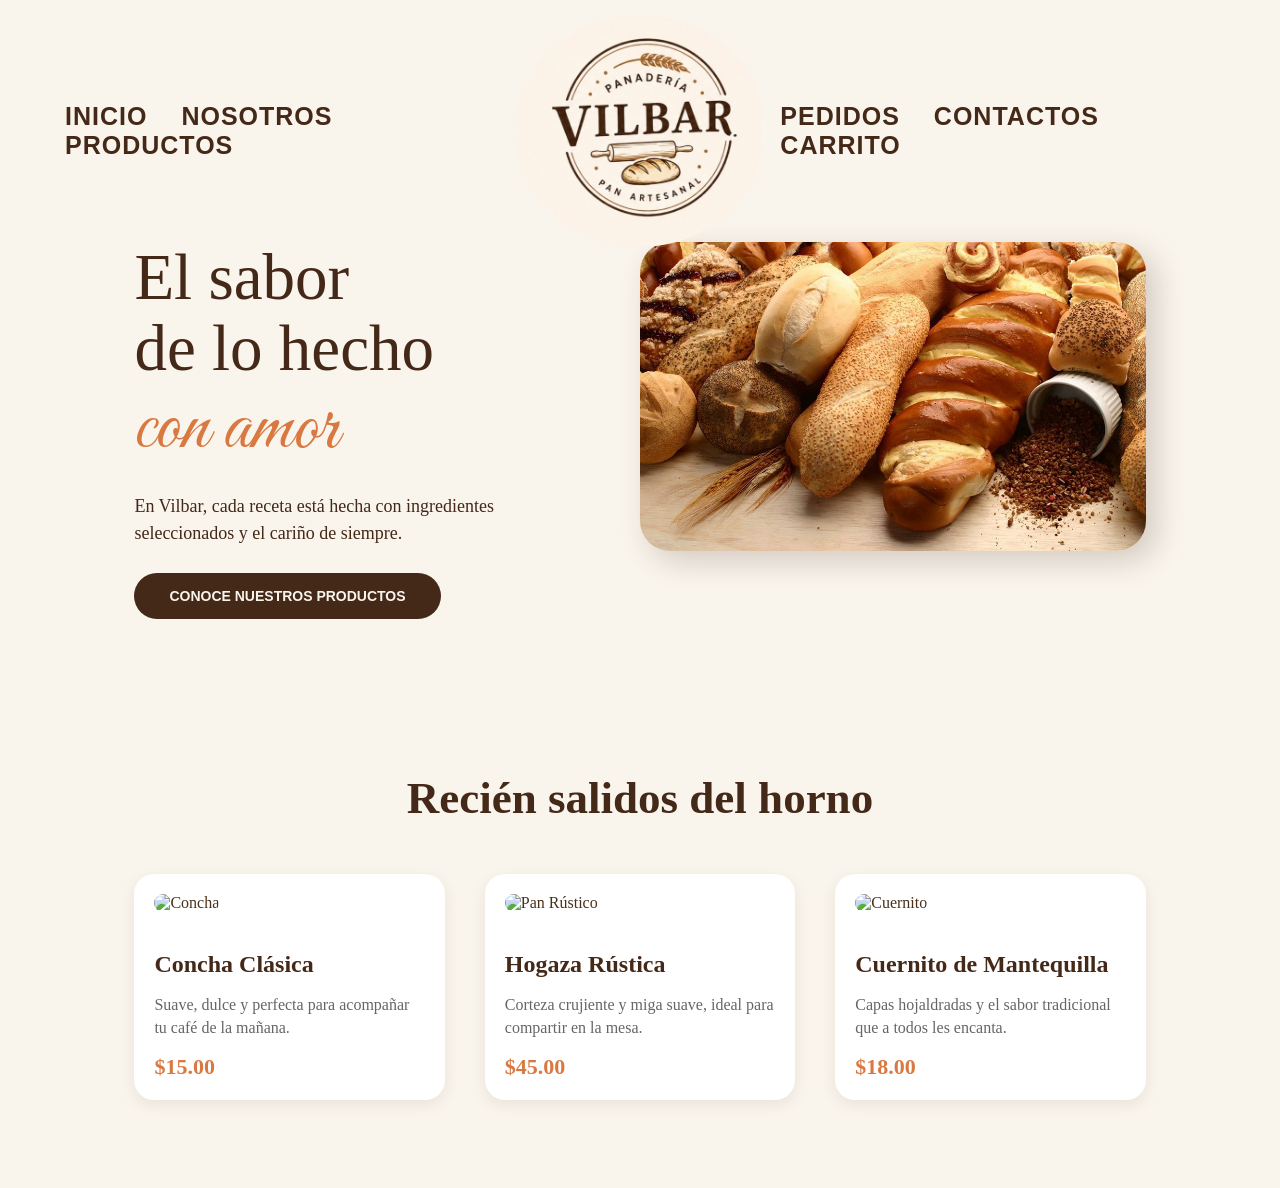
==== index.html @ 7c987569 "se agrega primer vistazo de la pagina" ====
<!DOCTYPE html>
<html lang="en">
<head>
    <meta charset="UTF-8">
    <meta name="viewport" content="width=device-width, initial-scale=1.0">
    <title>PANADERIA</title>
    <link rel="stylesheet" href="styles.css">
    <link rel="preconnect" href="https://fonts.googleapis.com">
<link rel="preconnect" href="https://fonts.gstatic.com" crossorigin>
<link href="https://fonts.googleapis.com/css2?family=Great+Vibes&display=swap" rel="stylesheet">
</head>
<body>
<header class="navbar">
  <nav>
    <a href="#inicio">Inicio</a>
    <a href="nosotros.html">Nosotros </a>
    <a href="#productos">Productos</a>
  </nav>
  <img class="logo" src="imagenes/WhatsApp Image 2026-05-18 at 6.14.37 PM.jpeg" alt="aqui avia ponido una imagen">
  <nav>
    <a href="#pedidos">pedidos</a>
    <a href="#contacto">Contactos</a>
    <a href="carrito">carrito</a>
  </nav>
</header>
    <section id="inicio" class="hero">
  
  <div class="hero-texto">
    <h1>El sabor <br> de lo hecho <br> <span class="resaltado">con amor</span></h1>
    <p>En Vilbar, cada receta está hecha con ingredientes seleccionados y el cariño de siempre.</p>
    <a href="#productos" class="btn-principal">CONOCE NUESTROS PRODUCTOS</a>
  </div>

  <div class="hero-imagen">
    <img src="imagenes/panaderia-portada.jpg" alt="Pan artesanal recién horneado">
  </div>

</section>
<section id="productos" class="seccion-productos">
  <h2 class="titulo-seccion">Recién salidos del horno</h2>
  
  <div class="grid-productos">
    
    <div class="tarjeta-pan">
      <img src="https://images.unsplash.com/photo-1550617931-e17a7b70dce2?w=500&q=80" alt="Concha">
      <h3>Concha Clásica</h3>
      <p>Suave, dulce y perfecta para acompañar tu café de la mañana.</p>
      <span class="precio">$15.00</span>
    </div>

    <div class="tarjeta-pan">
      <img src="https://images.unsplash.com/photo-1608198093002-ad4e005484ec?w=500&q=80" alt="Pan Rústico">
      <h3>Hogaza Rústica</h3>
      <p>Corteza crujiente y miga suave, ideal para compartir en la mesa.</p>
      <span class="precio">$45.00</span>
    </div>

    <div class="tarjeta-pan">
      <img src="https://images.unsplash.com/photo-1599708153386-62bf0f03099a?w=500&q=80" alt="Cuernito">
      <h3>Cuernito de Mantequilla</h3>
      <p>Capas hojaldradas y el sabor tradicional que a todos les encanta.</p>
      <span class="precio">$18.00</span>
    </div>

  </div>
</section>
</body>
</html>
---- styles.css ----
body {
background-color: #F9F4EC; /* El color cremita de fondo */
  color: #4A3018; /* El color café tostado para las letras */
}

.navbar {
  display: flex;
  justify-content: space-evenly; /* Reparte el espacio por igual entre el menú izquierdo, el logo y el menú derecho */
  align-items: center; /* ¡MAGIA! Esto centra todos los elementos verticalmente para que ninguno quede chueco */
  padding: 15px 50px; /* Redujimos el 50px de arriba/abajo a 15px para que la barra no quite tanta pantalla */
  position: fixed; 
  top: 0;          
  left: 0;         
  width: 100%;     
  z-index: 1000;   
  box-sizing: border-box; /* Evita que el padding haga que la barra se salga de la pantalla */
}

/* Estilos para los enlaces del menú */
.navbar a {
  text-decoration: none; /* Magia: esto quita el feo subrayado azul */
  color: #442818; /* Usamos el café oscuro de tu logo */
  font-family: Arial, sans-serif; /* Cambiamos a un tipo de letra más limpio y moderno */
  font-weight: bold; /* Hacemos la letra un poco más gordita */
  text-transform: uppercase; /* Pasa todo a MAYÚSCULAS automáticamente */
  margin: 0 15px; /* Le da 15 pixeles de espacio a la izquierda y derecha a cada palabra */
  letter-spacing: 1px; /* Separa un poquito cada letra para que se vea más elegante */
  font-size: 25px;
}

/* Efecto al pasar el mouse por encima (Hover) */
.navbar a:hover {
  color: #D97941; /* Cambia al color "dorado horneado" cuando el cliente pasa el cursor */
}

/* Estilos para el logo de la panadería */
.navbar .logo {
  width: 250px; /* Un tamaño mucho más elegante y proporcionado */
  border-radius: 50%; /* Como tu imagen es cuadrada con fondo crema, esto hace que se recorte en un círculo perfecto */
}
/* --- SECCIÓN HERO --- */
.hero {
  display: flex; /* Nos permite poner elementos lado a lado */
  justify-content: space-between; /* Separa el texto de la imagen */
  align-items: center; /* Centra verticalmente */
  padding: 180px 10% 50px 10%; /* IMPORTANTE: 180px de espacio arriba para que tu menú fijo no tape el texto */
  max-width: 1200px;
  margin: 0 auto; /* Centra toda la sección en la pantalla */
}

/* Estilos para la caja del texto (mitad izquierda) */
.hero-texto {
  width: 45%; 
}

/* El título grande */
.hero-texto h1 {
  font-size: 65px;
  color: #442818;
  font-family: "Times New Roman", Times, serif; /* Una letra elegante clásica */
  font-weight: normal;
  margin-bottom: 20px;
  line-height: 1.1; /* Ajusta el espacio entre las líneas del título */
}

/* La frase en cursiva y dorada */
.hero-texto .resaltado {
  color: #D97941;
  font-family: 'Great Vibes', cursive; /* Aquí llamamos a la letra hermosa */
  font-size: 80px; /* La hacemos un poquito más grande porque esa letra es fina */
  font-weight: normal;
}

/* El parrafito debajo del título */
.hero-texto p {
  font-size: 18px;
  color: #442818;
  margin-bottom: 40px;
  line-height: 1.5;
}

/* --- EL BOTÓN --- */
.btn-principal {
  background-color: #442818; /* Fondo café oscuro */
  color: #F9F4EC; /* Letra cremita */
  text-decoration: none;
  padding: 15px 35px;
  border-radius: 30px; /* Bordes bien redonditos */
  font-family: Arial, sans-serif;
  font-weight: bold;
  font-size: 14px;
}

/* Efecto al pasar el mouse por el botón */
.btn-principal:hover {
  background-color: #D97941; /* Se pone dorado */
}

/* --- Estilos para la caja de la imagen (mitad derecha) --- */
.hero-imagen {
  width: 50%;
  display: flex;
  justify-content: flex-end; /* Empuja la imagen hacia la derecha */
}

.hero-imagen img {
  width: 100%;
  max-width: 550px;
  border-radius: 30px; /* Redondea las esquinas de la foto */
  box-shadow: 10px 10px 30px rgba(68, 40, 24, 0.2); /* Le da una sombrita elegante */
}

/* --- SECCIÓN PRODUCTOS --- */
.seccion-productos {
  padding: 80px 10%; /* Espacio para que respire */
  text-align: center; /* Centramos el título principal */
}

.titulo-seccion {
  font-family: "Times New Roman", Times, serif;
  font-size: 45px;
  color: #442818;
  margin-bottom: 50px;
}

/* Aquí aplicamos la magia de GRID */
.grid-productos {
  display: grid;
  grid-template-columns: repeat(3, 1fr); /* Crea exactamente 3 columnas del mismo tamaño */
  gap: 40px; /* El espacio de separación entre cada tarjeta */
}

/* Estilos individuales de cada Tarjeta */
.tarjeta-pan {
  background-color: white; /* Fondo blanco para que resalte sobre el crema de la página */
  border-radius: 20px; /* Bordes redondeados */
  padding: 20px;
  box-shadow: 0 5px 15px rgba(68, 40, 24, 0.08); /* Sombra muy suavecita */
  transition: transform 0.3s ease; /* Prepara la tarjeta para una animación */
  text-align: left; /* Volvemos a alinear el texto de la tarjeta a la izquierda */
}

/* Efecto: que la tarjeta "flote" cuando pasas el mouse */
.tarjeta-pan:hover {
  transform: translateY(-10px); /* Sube la tarjeta 10 pixeles */
  box-shadow: 0 15px 25px rgba(68, 40, 24, 0.15); /* Hace la sombra más grande */
}

/* La foto dentro de la tarjeta */
.tarjeta-pan img {
  width: 100%; /* Que la foto ocupe todo el ancho de su tarjeta */
  height: 250px; /* Todas las fotos tendrán la misma altura */
  object-fit: cover; /* Evita que la foto se deforme o se aplaste */
  border-radius: 15px;
  margin-bottom: 15px;
}

/* Textos dentro de la tarjeta */
.tarjeta-pan h3 {
  color: #442818;
  font-size: 24px;
  margin-bottom: 10px;
}

.tarjeta-pan p {
  color: #666;
  font-size: 16px;
  margin-bottom: 15px;
  line-height: 1.4;
}

.tarjeta-pan .precio {
  display: block;
  font-size: 22px;
  color: #D97941; /* El dorado horneado */
  font-weight: bold;
}

/* --- SECCIÓN NOSOTROS --- */
.seccion-nosotros {
  padding: 80px 10%;
  background-color: #FFFFFF; /* Le ponemos fondo blanco para que resalte y se separe del fondo crema del resto de la página */
   padding: 250px 10% 50px 10%;
}

.nosotros-contenido {
  display: flex; /* Ponemos la foto y el texto lado a lado */
  align-items: center; /* Los centramos verticalmente */
  justify-content: space-between;
  max-width: 1100px; /* Para que no se estire demasiado en pantallas gigantes */
  margin: 0 auto; /* Centra toda la caja en la pantalla */
  gap: 50px; /* Le da 50px de respiración entre la foto y el texto */
}

/* La caja de la imagen */
.nosotros-imagen {
  width: 45%;
}

.nosotros-imagen img {
  width: 100%;
  border-radius: 20px; /* Bordes redondos */
  /* TRUCO VISUAL: Una sombra sólida dorada movida hacia abajo y a la izquierda */
  box-shadow: -15px 15px 0px #D97941; 
}

/* La caja del texto */
.nosotros-texto {
  width: 50%;
}

.nosotros-texto h2 {
  font-family: "Times New Roman", Times, serif;
  font-size: 45px;
  color: #442818;
  margin-bottom: 25px;
}

.nosotros-texto p {
  font-size: 18px;
  color: #442818;
  line-height: 1.7; /* Da más espacio entre los renglones para que se lea súper fácil */
  margin-bottom: 20px;
}
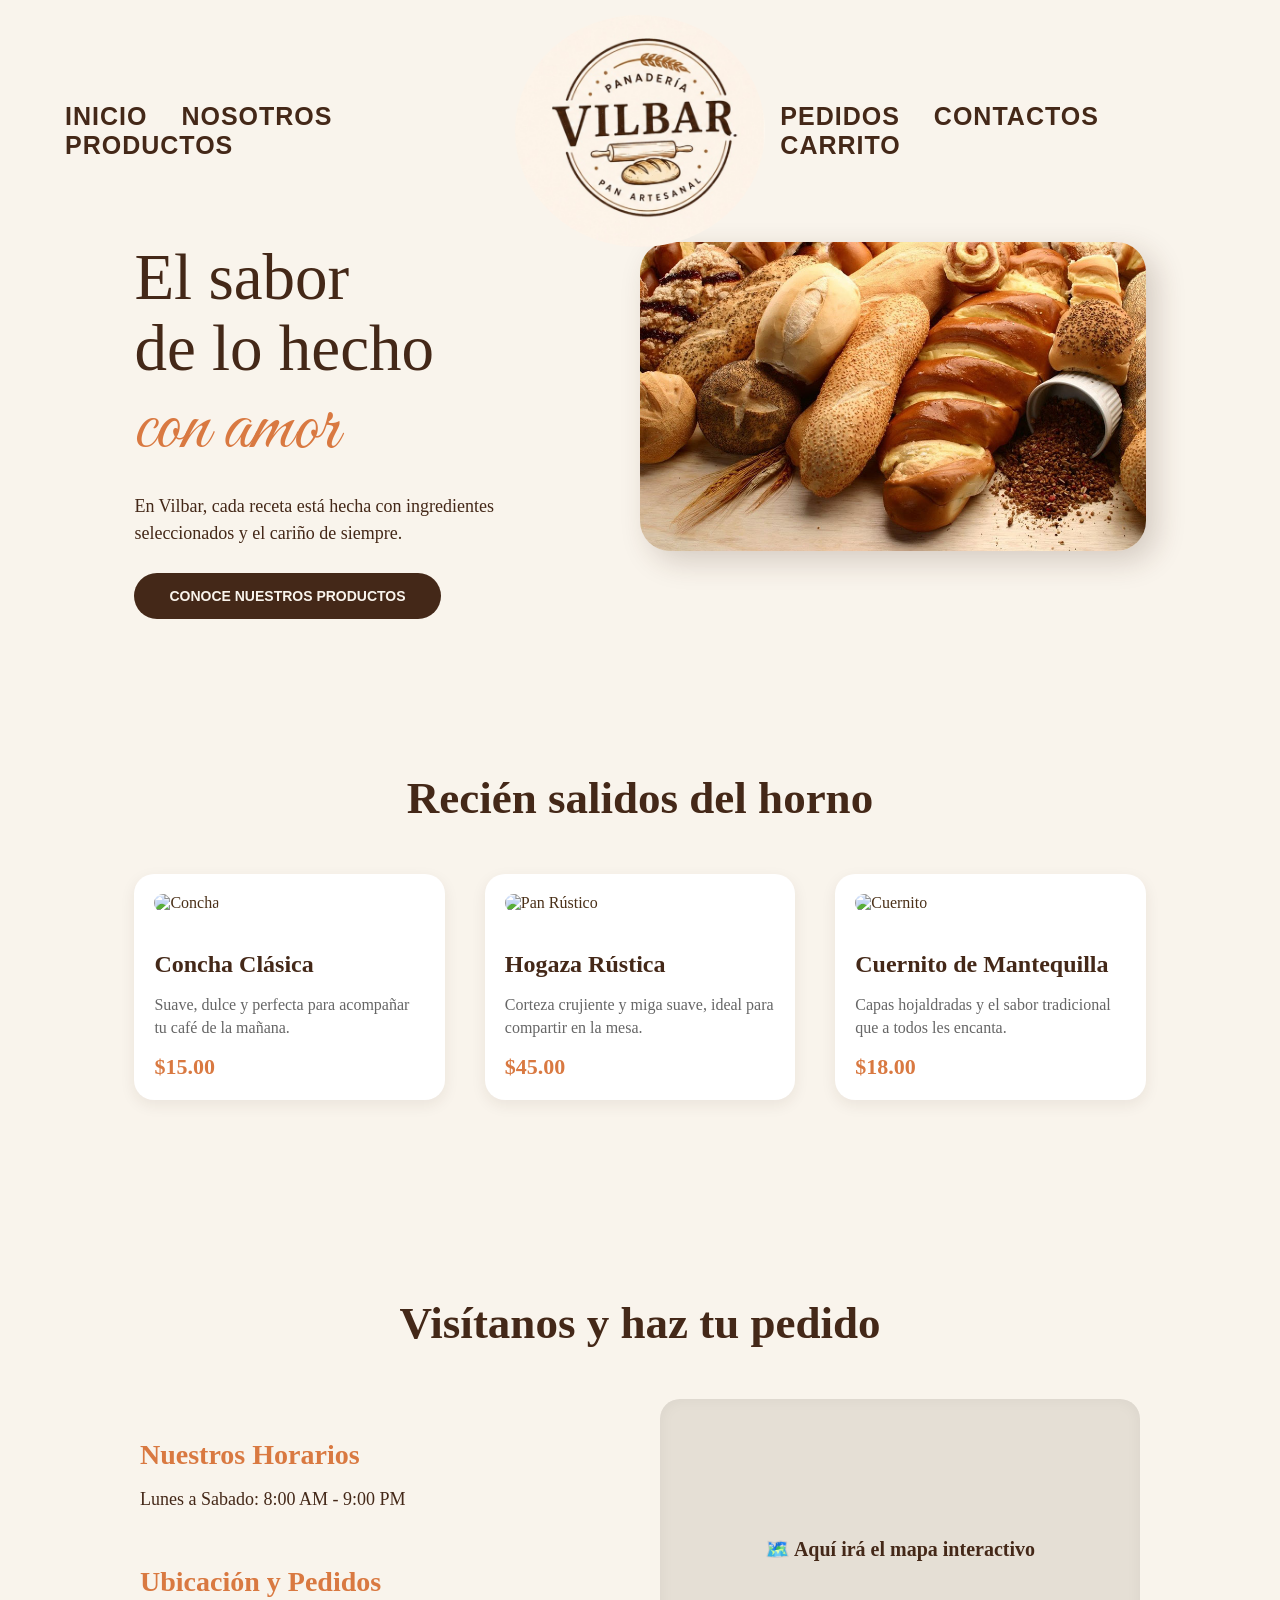
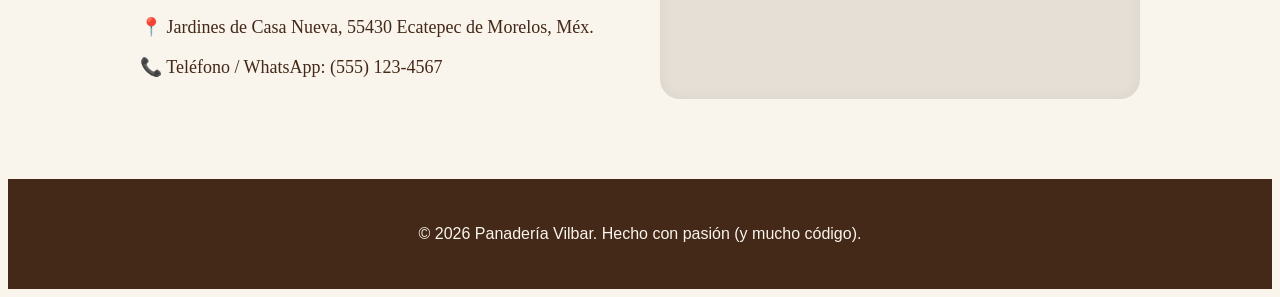
==== commit 68c256a6: "se agrega pie de pagina y contactos" ====
--- a/index.html
+++ b/index.html
@@ -64,5 +64,30 @@
 
   </div>
 </section>
+
+<section id="contacto" class="seccion-contacto">
+  <h2 class="titulo-seccion">Visítanos y haz tu pedido</h2>
+  
+  <div class="contacto-contenedor">
+    
+    <div class="info-contacto">
+      <h3>Nuestros Horarios</h3>
+      <p>Lunes a Sabado: 8:00 AM - 9:00 PM</p>
+      <br>
+      <h3>Ubicación y Pedidos</h3>
+      <p>📍 Jardines de Casa Nueva, 55430 Ecatepec de Morelos, Méx.</p>
+      <p>📞 Teléfono / WhatsApp: (555) 123-4567</p>
+    </div>
+
+    <div class="mapa-placeholder">
+      <p>🗺️ Aquí irá el mapa interactivo</p>
+    </div>
+
+  </div>
+</section>
+
+<footer>
+  <p>&copy; 2026 Panadería Vilbar. Hecho con pasión (y mucho código).</p>
+</footer>
 </body>
 </html>
--- a/styles.css
+++ b/styles.css
@@ -221,4 +221,63 @@
   color: #442818;
   line-height: 1.7; /* Da más espacio entre los renglones para que se lea súper fácil */
   margin-bottom: 20px;
+}
+
+/* --- SECCIÓN CONTACTO --- */
+.seccion-contacto {
+  padding: 80px 10%;
+  background-color: #F9F4EC; /* Regresamos al crema original para contrastar */
+  text-align: center;
+}
+
+.contacto-contenedor {
+  display: flex;
+  justify-content: space-between;
+  align-items: center;
+  max-width: 1000px;
+  margin: 0 auto;
+  gap: 40px;
+}
+
+.info-contacto {
+  width: 50%;
+  text-align: left; /* Alineamos el texto de los horarios a la izquierda */
+}
+
+.info-contacto h3 {
+  color: #D97941; /* Dorado horneado para los subtítulos */
+  font-family: "Times New Roman", Times, serif;
+  font-size: 28px;
+  margin-bottom: 15px;
+}
+
+.info-contacto p {
+  color: #442818;
+  font-size: 18px;
+  margin-bottom: 10px;
+}
+
+/* La caja simulada para el mapa */
+.mapa-placeholder {
+  width: 50%;
+  height: 300px;
+  background-color: #e5dfd5; /* Un gris-crema oscurito */
+  border-radius: 20px;
+  display: flex;
+  justify-content: center;
+  align-items: center; /* Estas 3 líneas de Flexbox centran el texto del mapa perfectamente en medio */
+  color: #442818;
+  font-size: 20px;
+  font-weight: bold;
+  box-shadow: inset 0 0 15px rgba(0,0,0,0.05); /* Sombra hacia adentro para que parezca un hueco */
+}
+
+/* --- PIE DE PÁGINA (FOOTER) --- */
+footer {
+  background-color: #442818; /* Invertimos los colores: fondo café oscuro */
+  color: #F9F4EC; /* Letra cremita */
+  text-align: center;
+  padding: 30px 0;
+  font-size: 16px;
+  font-family: Arial, sans-serif;
 }
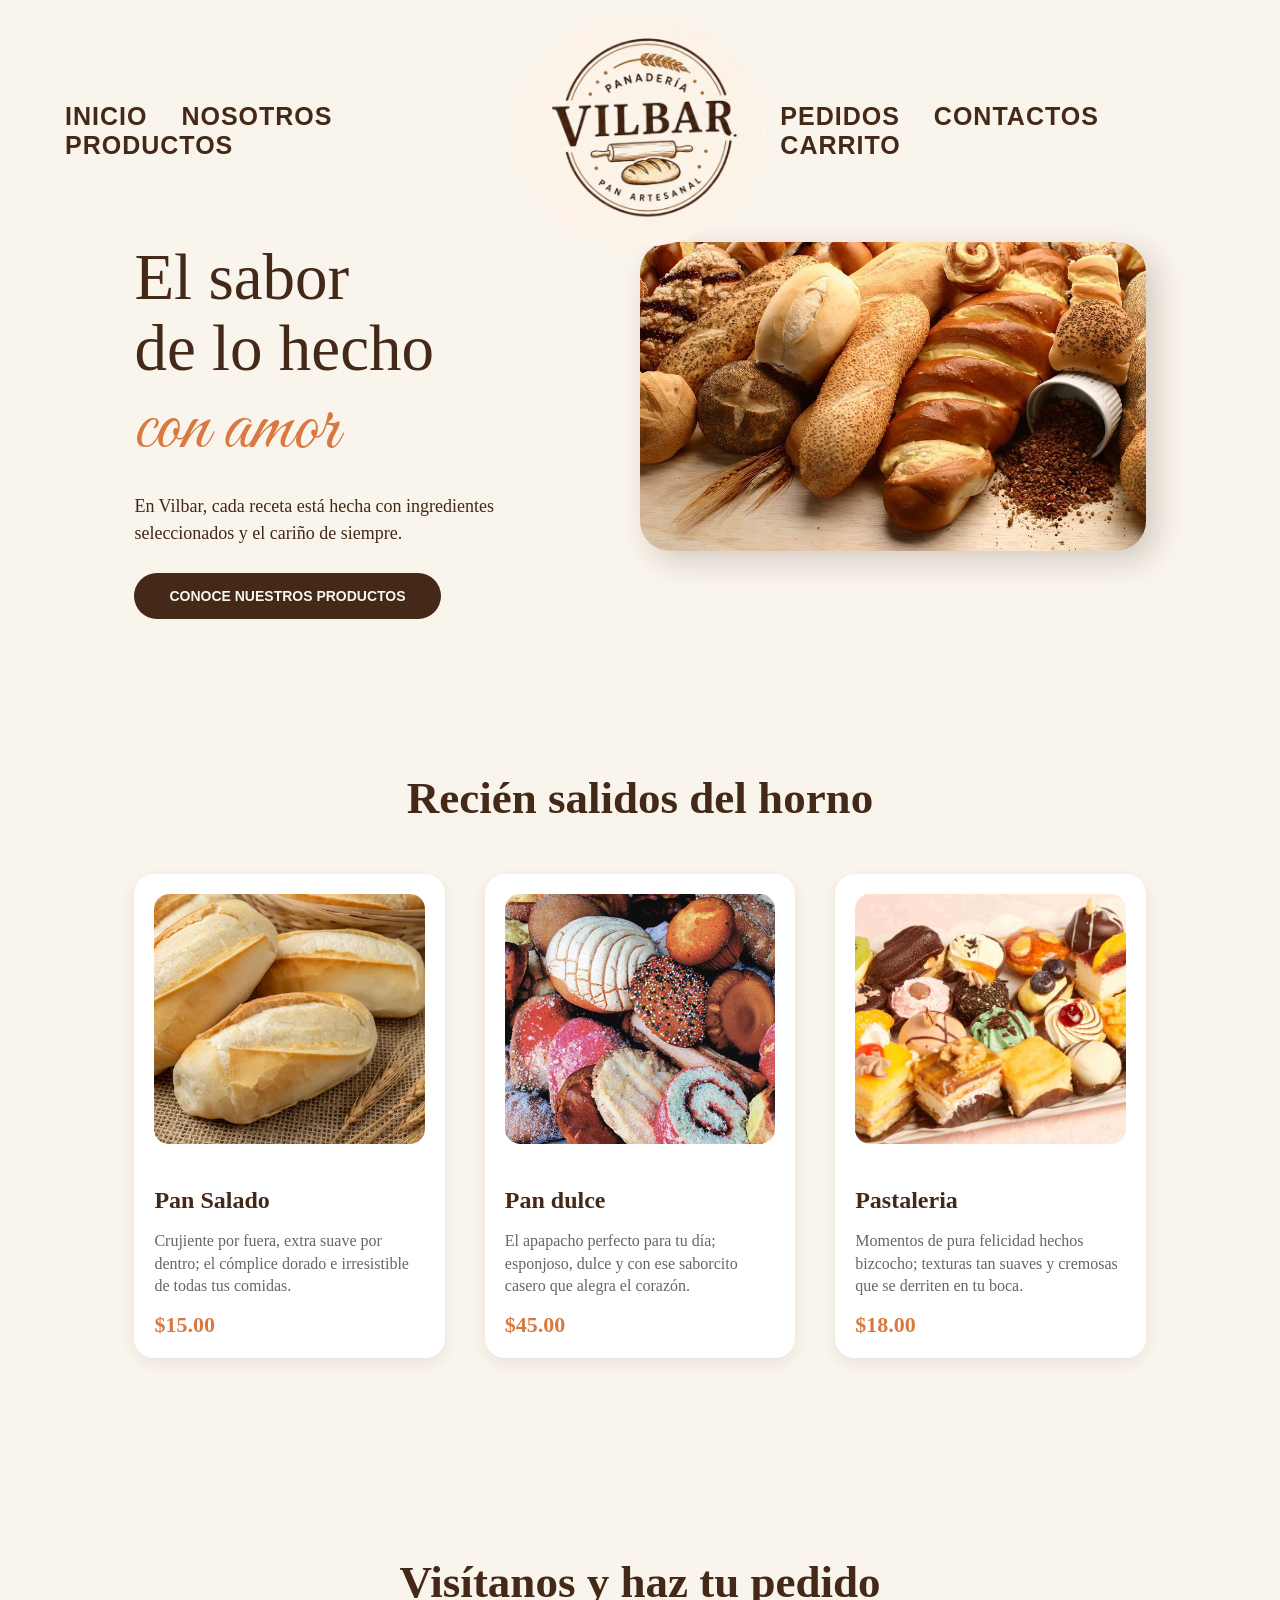
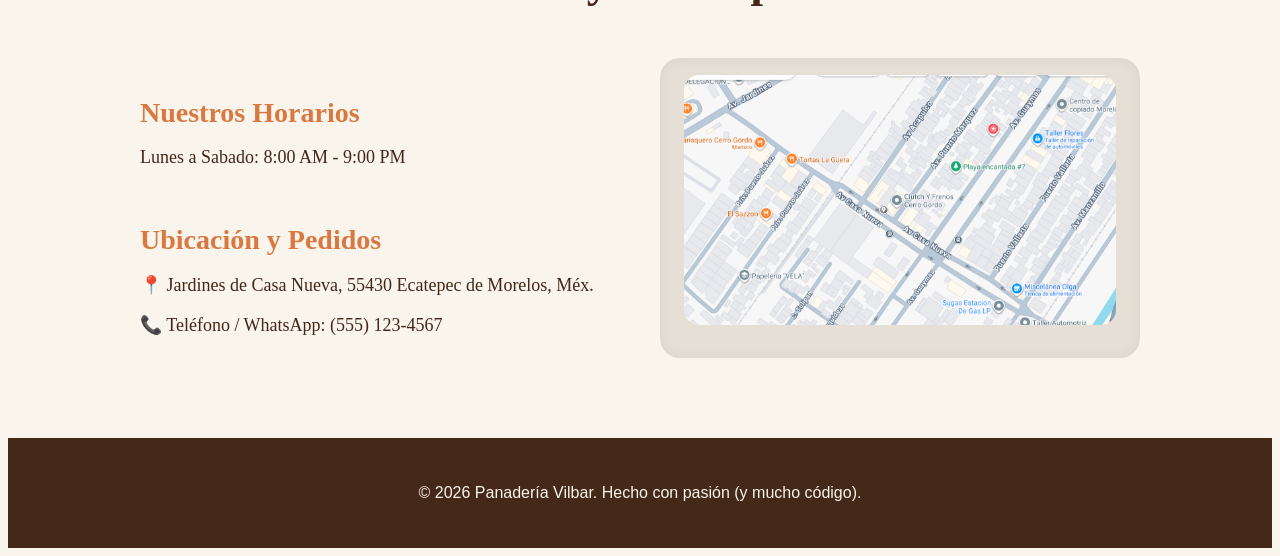
==== commit 9f3edfe2: "se aregla responsibidad y otras cosas" ====
--- a/index.html
+++ b/index.html
@@ -42,23 +42,23 @@
   <div class="grid-productos">
     
     <div class="tarjeta-pan">
-      <img src="https://images.unsplash.com/photo-1550617931-e17a7b70dce2?w=500&q=80" alt="Concha">
-      <h3>Concha Clásica</h3>
-      <p>Suave, dulce y perfecta para acompañar tu café de la mañana.</p>
+      <img src="imagenes/pan-frances-pan-salado-o-pistolet-sobre-mesa-madera_92534-4066.avif" alt="Concha">
+      <h3>Pan Salado</h3>
+      <p>Crujiente por fuera, extra suave por dentro; el cómplice dorado e irresistible de todas tus comidas.</p>
       <span class="precio">$15.00</span>
     </div>
 
     <div class="tarjeta-pan">
-      <img src="https://images.unsplash.com/photo-1608198093002-ad4e005484ec?w=500&q=80" alt="Pan Rústico">
-      <h3>Hogaza Rústica</h3>
-      <p>Corteza crujiente y miga suave, ideal para compartir en la mesa.</p>
+      <img src="imagenes/la_dulce_historia_del_pan_mexicano.png" alt="Pan Rústico">
+      <h3>Pan dulce</h3>
+      <p> El apapacho perfecto para tu día; esponjoso, dulce y con ese saborcito casero que alegra el corazón.</p>
       <span class="precio">$45.00</span>
     </div>
 
     <div class="tarjeta-pan">
-      <img src="https://images.unsplash.com/photo-1599708153386-62bf0f03099a?w=500&q=80" alt="Cuernito">
-      <h3>Cuernito de Mantequilla</h3>
-      <p>Capas hojaldradas y el sabor tradicional que a todos les encanta.</p>
+      <img src="imagenes/la-pasteleria-22.jpg" alt="Cuernito">
+      <h3>Pastaleria</h3>
+      <p> Momentos de pura felicidad hechos bizcocho; texturas tan suaves y cremosas que se derriten en tu boca.</p>
       <span class="precio">$18.00</span>
     </div>
 
@@ -80,7 +80,7 @@
     </div>
 
     <div class="mapa-placeholder">
-      <p>🗺️ Aquí irá el mapa interactivo</p>
+      <img id="mapiya" src="imagenes/Captura de pantalla 2026-05-20 193312.png" alt="🗺️ Aquí irá el mapa interactivo">
     </div>
 
   </div>
--- a/styles.css
+++ b/styles.css
@@ -280,4 +280,75 @@
   padding: 30px 0;
   font-size: 16px;
   font-family: Arial, sans-serif;
+}
+
+.mapa-placeholder img {
+  width: 90%; /* Que la foto ocupe todo el ancho de su tarjeta */
+  height: 250px; /* Todas las fotos tendrán la misma altura */
+  object-fit: cover; /* Evita que la foto se deforme o se aplaste */
+  border-radius: 15px;
+  margin-bottom: 15px;
+}
+
+/* =========================================
+   DISEÑO RESPONSIVO (Móviles y Tablets)
+   ========================================= */
+@media (max-width: 850px) {
+  
+  /* --- 1. Arreglando el Navbar --- */
+  .navbar {
+    flex-direction: column; /* Apila los elementos de arriba hacia abajo en lugar de izquierda a derecha */
+    padding: 15px;
+    position: static; /* Quitamos el fixed en celular para que el menú no tape media pantalla */
+  }
+
+  .navbar .logo {
+    width: 150px; /* Hacemos el logo más pequeño */
+    margin: 15px 0;
+  }
+
+  /* Centramos los enlaces para que no se amontonen */
+  .navbar nav {
+    display: flex;
+    flex-wrap: wrap;
+    justify-content: center;
+    gap: 15px;
+  }
+
+  .navbar a {
+    font-size: 14px; /* Letra un poco más chica */
+    margin: 0; 
+  }
+
+  /* --- 2. Arreglando el Hero y el Botón --- */
+  .hero {
+    flex-direction: column; /* Ponemos el texto arriba y la foto abajo */
+    padding: 40px 5% 50px 5%; /* Reducimos el espacio gigante de arriba */
+    text-align: center; /* Centramos todo el texto */
+  }
+
+  .hero-texto {
+    width: 100%; /* Le damos todo el ancho de la pantalla para que el botón no se corte */
+    margin-bottom: 40px; /* Separamos el texto de la foto */
+  }
+
+  /* Hacemos los textos un poco más pequeños para celular */
+  .hero-texto h1 {
+    font-size: 45px;
+  }
+  
+  .hero-texto .resaltado {
+    font-size: 55px;
+  }
+
+  /* Aseguramos que el botón se comporte bien y no se deforme */
+  .btn-principal {
+    display: inline-block; 
+    white-space: nowrap; /* Evita que el texto del botón se parta en dos renglones */
+  }
+
+  .hero-imagen {
+    width: 100%; /* La foto ahora ocupa todo el ancho disponible */
+    justify-content: center;
+  }
 }
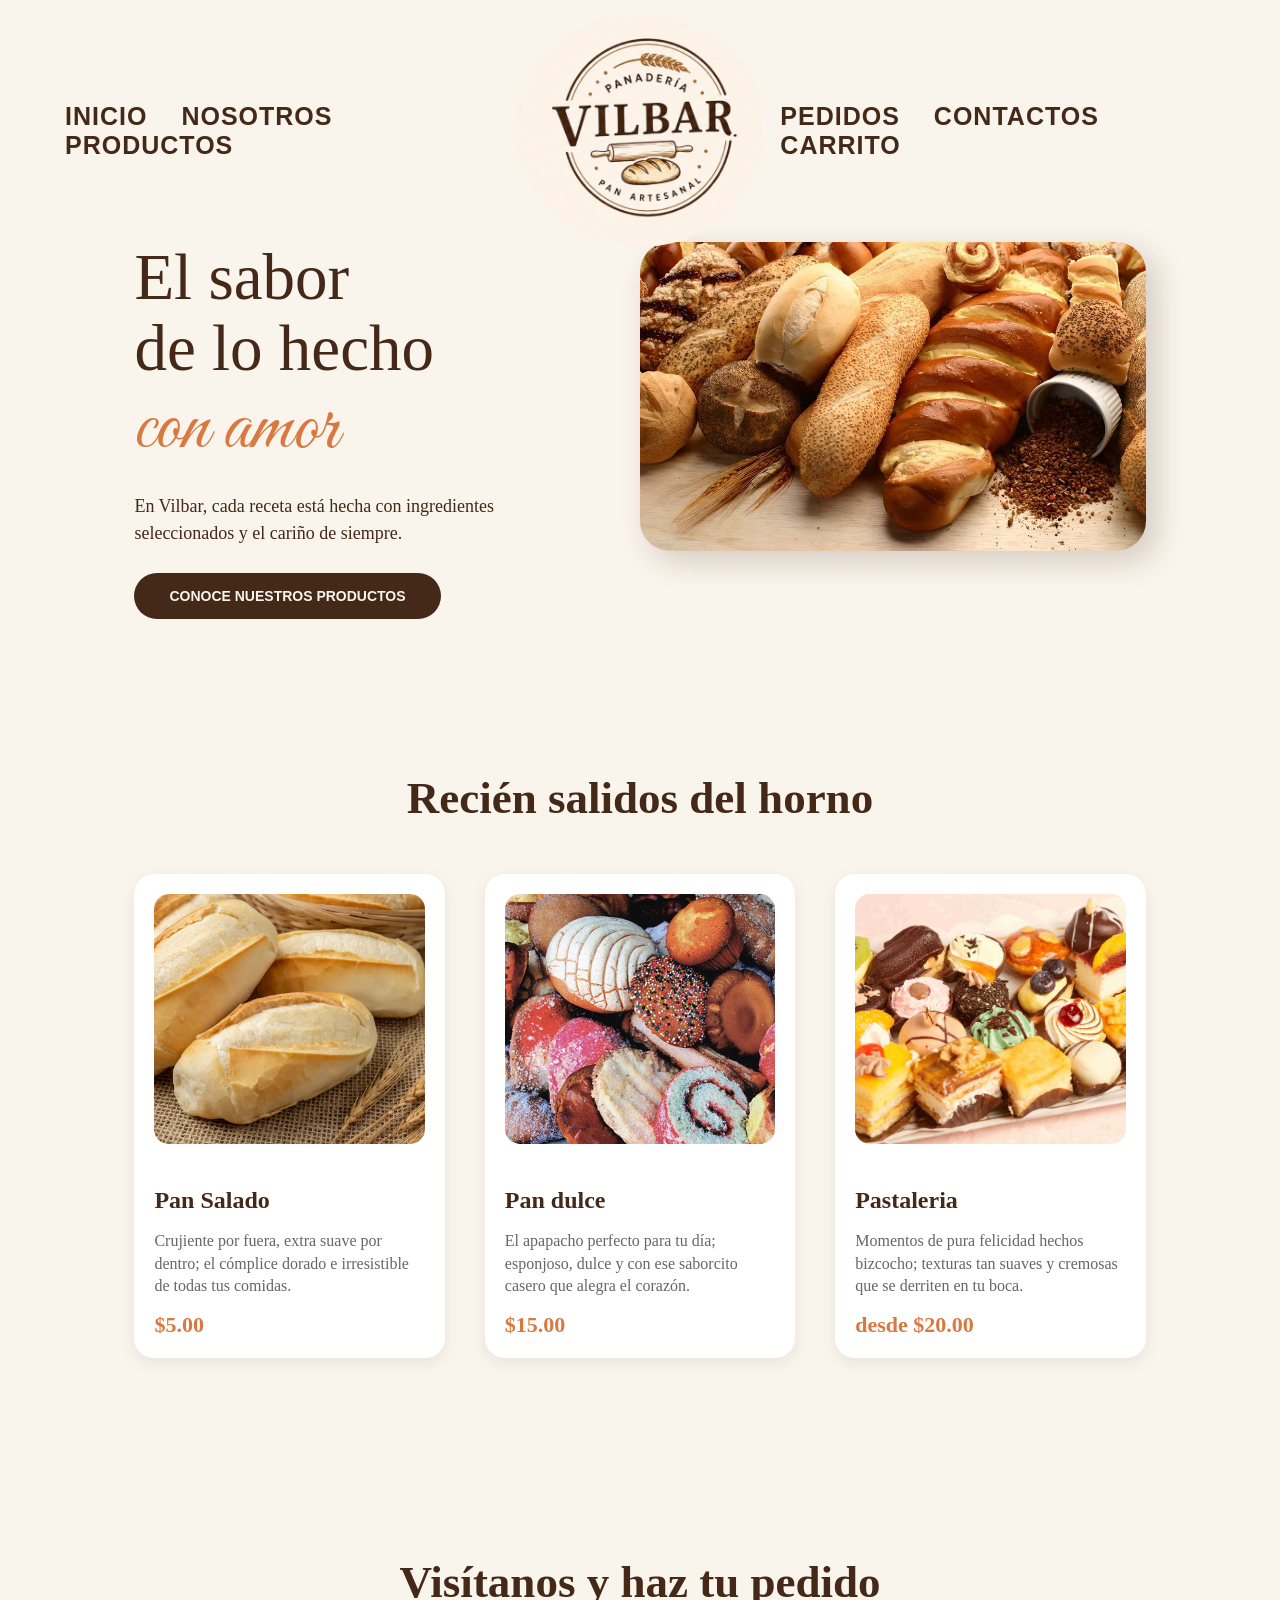
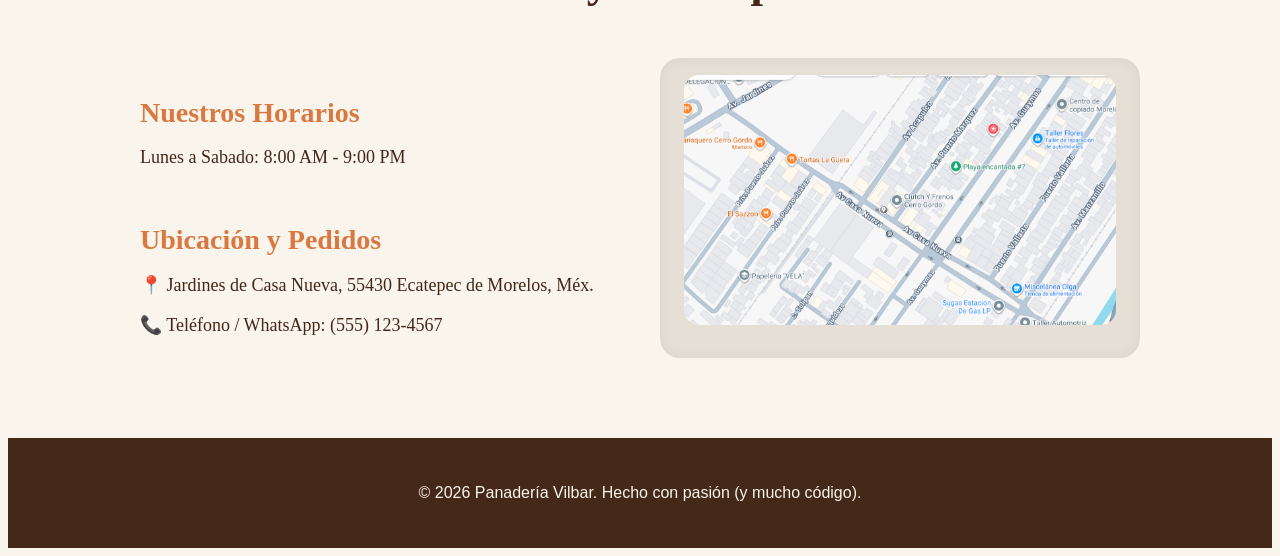
==== commit 5ffd64a9: "se aregla precio" ====
--- a/index.html
+++ b/index.html
@@ -45,21 +45,21 @@
       <img src="imagenes/pan-frances-pan-salado-o-pistolet-sobre-mesa-madera_92534-4066.avif" alt="Concha">
       <h3>Pan Salado</h3>
       <p>Crujiente por fuera, extra suave por dentro; el cómplice dorado e irresistible de todas tus comidas.</p>
-      <span class="precio">$15.00</span>
+      <span class="precio">$5.00</span>
     </div>
 
     <div class="tarjeta-pan">
       <img src="imagenes/la_dulce_historia_del_pan_mexicano.png" alt="Pan Rústico">
       <h3>Pan dulce</h3>
       <p> El apapacho perfecto para tu día; esponjoso, dulce y con ese saborcito casero que alegra el corazón.</p>
-      <span class="precio">$45.00</span>
+      <span class="precio">$15.00</span>
     </div>
 
     <div class="tarjeta-pan">
       <img src="imagenes/la-pasteleria-22.jpg" alt="Cuernito">
       <h3>Pastaleria</h3>
       <p> Momentos de pura felicidad hechos bizcocho; texturas tan suaves y cremosas que se derriten en tu boca.</p>
-      <span class="precio">$18.00</span>
+      <span class="precio">desde $20.00 </span>
     </div>
 
   </div>
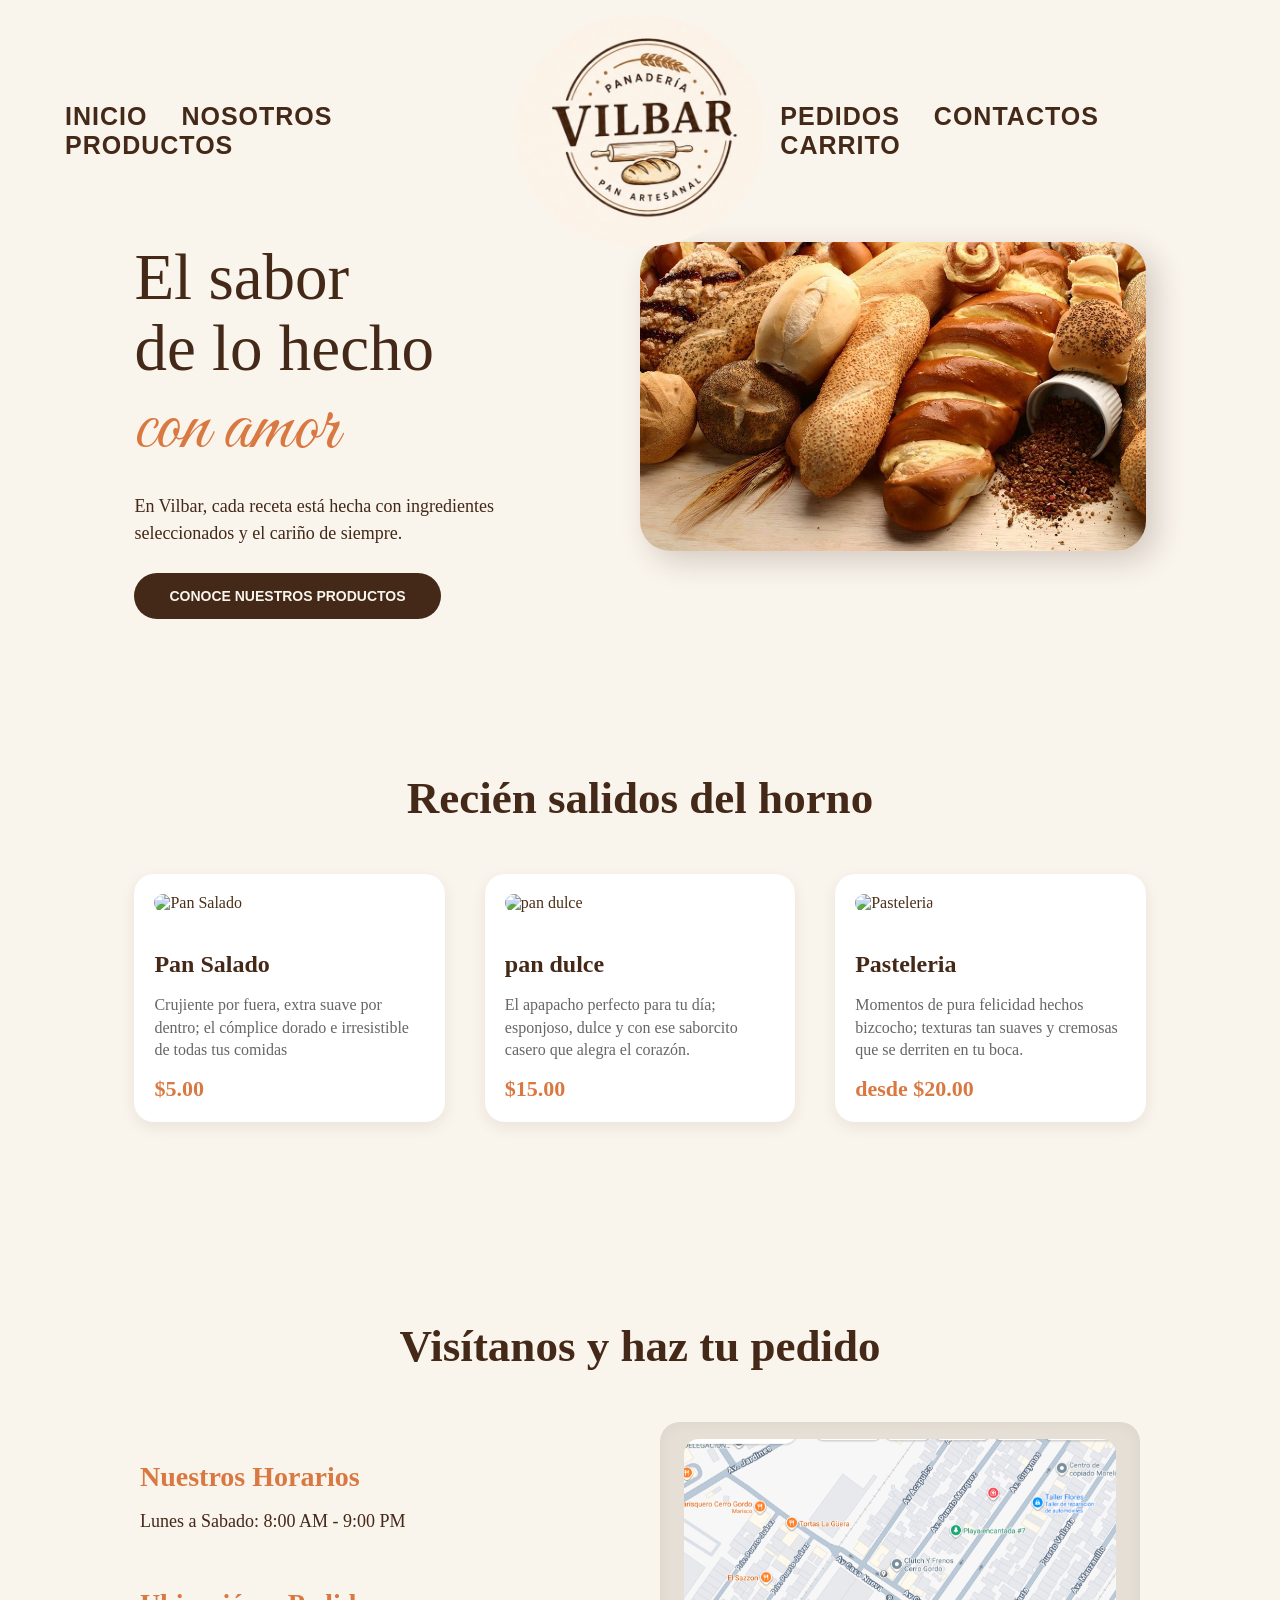
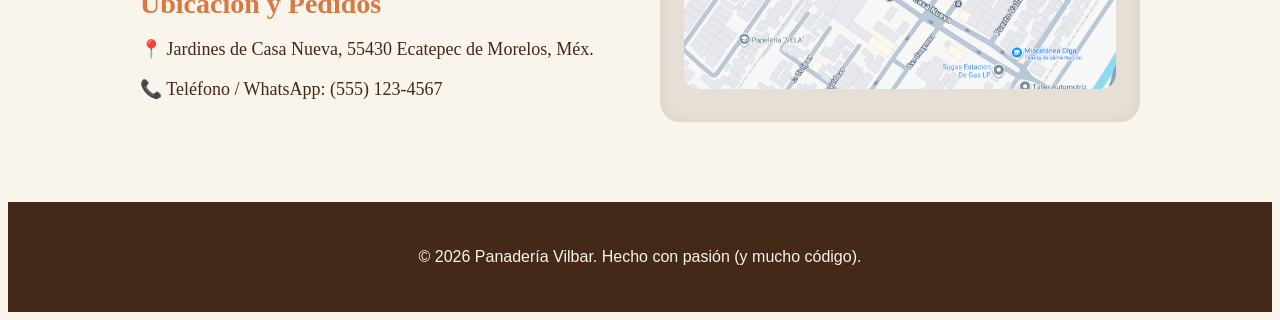
==== commit ab9f8016: "se cambian los productos a js" ====
--- a/index.html
+++ b/index.html
@@ -39,28 +39,8 @@
 <section id="productos" class="seccion-productos">
   <h2 class="titulo-seccion">Recién salidos del horno</h2>
   
-  <div class="grid-productos">
+  <div id="contenedor-productos" class="grid-productos">
     
-    <div class="tarjeta-pan">
-      <img src="imagenes/pan-frances-pan-salado-o-pistolet-sobre-mesa-madera_92534-4066.avif" alt="Concha">
-      <h3>Pan Salado</h3>
-      <p>Crujiente por fuera, extra suave por dentro; el cómplice dorado e irresistible de todas tus comidas.</p>
-      <span class="precio">$5.00</span>
-    </div>
-
-    <div class="tarjeta-pan">
-      <img src="imagenes/la_dulce_historia_del_pan_mexicano.png" alt="Pan Rústico">
-      <h3>Pan dulce</h3>
-      <p> El apapacho perfecto para tu día; esponjoso, dulce y con ese saborcito casero que alegra el corazón.</p>
-      <span class="precio">$15.00</span>
-    </div>
-
-    <div class="tarjeta-pan">
-      <img src="imagenes/la-pasteleria-22.jpg" alt="Cuernito">
-      <h3>Pastaleria</h3>
-      <p> Momentos de pura felicidad hechos bizcocho; texturas tan suaves y cremosas que se derriten en tu boca.</p>
-      <span class="precio">desde $20.00 </span>
-    </div>
 
   </div>
 </section>
@@ -89,5 +69,6 @@
 <footer>
   <p>&copy; 2026 Panadería Vilbar. Hecho con pasión (y mucho código).</p>
 </footer>
+    <script src="app.js"></script>
 </body>
 </html>
--- a/styles.css
+++ b/styles.css
@@ -351,4 +351,27 @@
     width: 100%; /* La foto ahora ocupa todo el ancho disponible */
     justify-content: center;
   }
+  /* --- 3. Arreglando Productos (De 3 columnas a 1 sola) --- */
+  .grid-productos {
+    grid-template-columns: 1fr; /* En celular, obligamos a que solo haya 1 columna que ocupe todo el ancho */
+  }
+
+  /* --- 4. Arreglando Nosotros y Contacto (Apilar cajas) --- */
+  .nosotros-contenido,
+  .contacto-contenedor {
+    flex-direction: column; /* Apilamos la foto arriba y el texto abajo (o viceversa) */
+    text-align: center;
+  }
+
+  .nosotros-imagen,
+  .nosotros-texto,
+  .info-contacto,
+  .mapa-placeholder {
+    width: 100%; /* Hacemos que cada caja use el 100% de la pantalla del celular */
+    margin-bottom: 30px; /* Les damos espacio para que no se peguen */
+  }
+
+  .info-contacto {
+    text-align: center; /* Centramos los horarios para que se vean mejor en móvil */
+  }
 }
